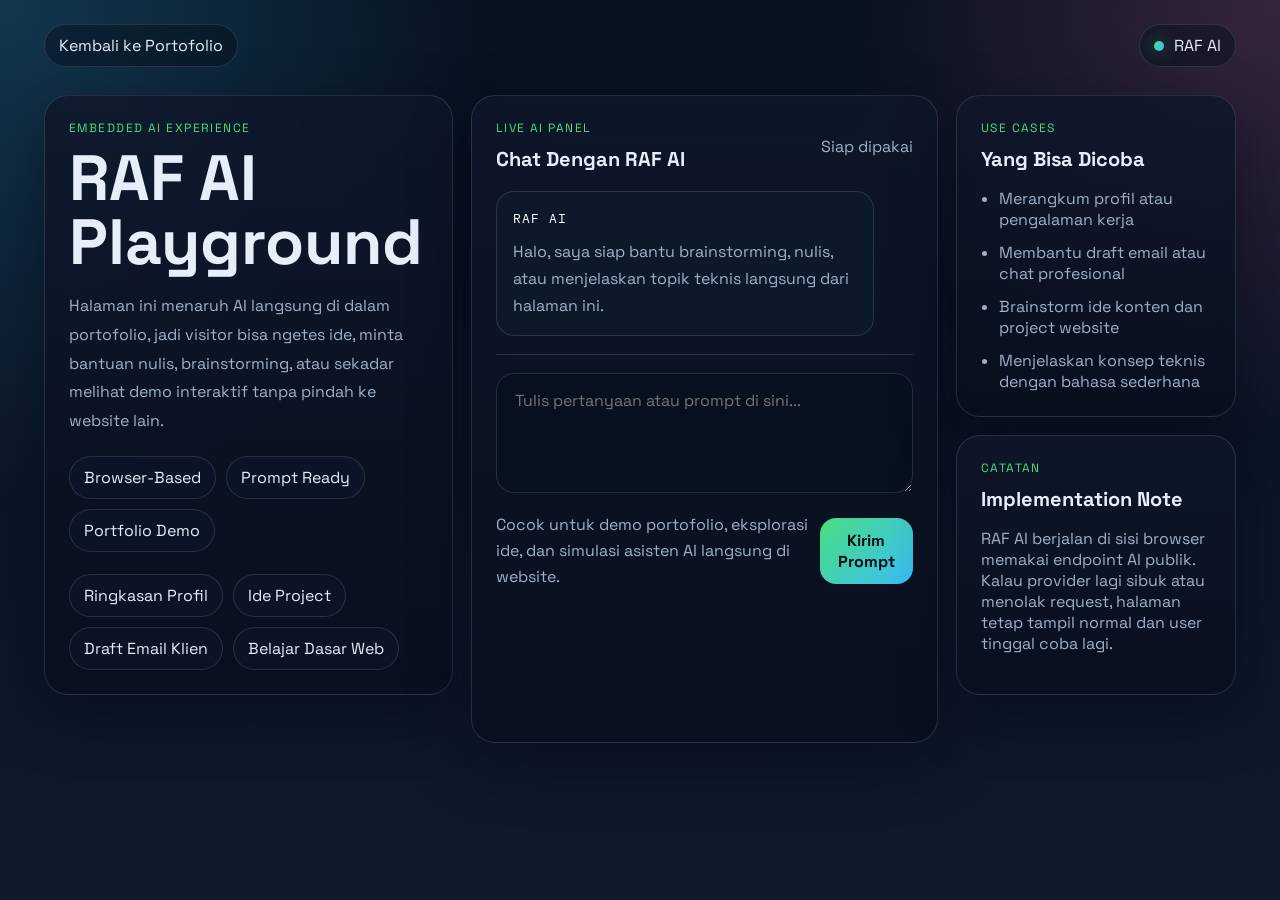
==== raf-ai/index.html @ 12d28477 "Add RAF AI page and floating shortcut" ====
<!doctype html>
<html lang="id">
<head>
  <meta charset="utf-8">
  <meta name="viewport" content="width=device-width, initial-scale=1">
  <title>RAF AI - Embedded AI Playground</title>
  <meta name="description" content="RAF AI adalah halaman eksperimen AI interaktif milik Abdur Rafi Arrasyid yang bisa dipakai langsung dari browser.">
  <link rel="preconnect" href="https://fonts.googleapis.com">
  <link rel="preconnect" href="https://fonts.gstatic.com" crossorigin>
  <link href="https://fonts.googleapis.com/css2?family=Space+Grotesk:wght@400;500;700&family=IBM+Plex+Mono:wght@400;500&display=swap" rel="stylesheet">
  <link rel="stylesheet" href="./style.css">
</head>
<body>
  <div class="ai-shell">
    <header class="topbar">
      <a class="back-link" href="../">Kembali ke Portofolio</a>
      <div class="brand-mark">
        <span class="brand-dot"></span>
        <span>RAF AI</span>
      </div>
    </header>

    <main class="layout">
      <section class="intro card">
        <p class="eyebrow">Embedded AI Experience</p>
        <h1>RAF AI Playground</h1>
        <p class="lead">
          Halaman ini menaruh AI langsung di dalam portofolio, jadi visitor bisa ngetes ide, minta bantuan nulis, brainstorming,
          atau sekadar melihat demo interaktif tanpa pindah ke website lain.
        </p>

        <div class="hero-pills">
          <span>Browser-Based</span>
          <span>Prompt Ready</span>
          <span>Portfolio Demo</span>
        </div>

        <div class="quick-prompts" aria-label="Contoh prompt cepat">
          <button class="prompt-chip" type="button" data-prompt="Buatkan ringkasan profil profesional Abdur Rafi Arrasyid dalam bahasa Indonesia yang singkat, rapi, dan cocok untuk website portofolio.">Ringkasan Profil</button>
          <button class="prompt-chip" type="button" data-prompt="Kasih ide project frontend sederhana tapi kelihatan profesional buat ditaruh di portofolio siswa TKJ.">Ide Project</button>
          <button class="prompt-chip" type="button" data-prompt="Tolong buat draft balasan email formal untuk calon klien yang menanyakan jasa pembuatan landing page.">Draft Email Klien</button>
          <button class="prompt-chip" type="button" data-prompt="Jelaskan HTML, CSS, dan JavaScript dengan bahasa yang mudah dipahami pemula.">Belajar Dasar Web</button>
        </div>
      </section>

      <section class="chat card">
        <div class="chat-head">
          <div>
            <p class="eyebrow">Live AI Panel</p>
            <h2>Chat Dengan RAF AI</h2>
          </div>
          <p class="status" id="statusText">Siap dipakai</p>
        </div>

        <div class="chat-log" id="chatLog" aria-live="polite">
          <article class="bubble bubble-ai">
            <p class="bubble-role">RAF AI</p>
            <p>Halo, saya siap bantu brainstorming, nulis, atau menjelaskan topik teknis langsung dari halaman ini.</p>
          </article>
        </div>

        <form class="composer" id="chatForm">
          <label class="sr-only" for="userPrompt">Tulis pesan ke RAF AI</label>
          <textarea id="userPrompt" name="prompt" rows="4" placeholder="Tulis pertanyaan atau prompt di sini..."></textarea>
          <div class="composer-actions">
            <p class="helper-text">Cocok untuk demo portofolio, eksplorasi ide, dan simulasi asisten AI langsung di website.</p>
            <button class="send-btn" type="submit">Kirim Prompt</button>
          </div>
        </form>
      </section>

      <aside class="sidebar">
        <section class="card stack">
          <p class="eyebrow">Use Cases</p>
          <h2>Yang Bisa Dicoba</h2>
          <ul class="feature-list">
            <li>Merangkum profil atau pengalaman kerja</li>
            <li>Membantu draft email atau chat profesional</li>
            <li>Brainstorm ide konten dan project website</li>
            <li>Menjelaskan konsep teknis dengan bahasa sederhana</li>
          </ul>
        </section>

        <section class="card stack">
          <p class="eyebrow">Catatan</p>
          <h2>Implementation Note</h2>
          <p class="note">
            RAF AI berjalan di sisi browser memakai endpoint AI publik. Kalau provider lagi sibuk atau menolak request,
            halaman tetap tampil normal dan user tinggal coba lagi.
          </p>
        </section>
      </aside>
    </main>
  </div>

  <script>
    const chatForm = document.getElementById("chatForm");
    const userPrompt = document.getElementById("userPrompt");
    const chatLog = document.getElementById("chatLog");
    const statusText = document.getElementById("statusText");
    const promptChips = document.querySelectorAll(".prompt-chip");

    const systemPrompt = [
      "You are RAF AI, a helpful portfolio assistant for Abdur Rafi Arrasyid.",
      "Respond in clear Indonesian unless the user's request is clearly in another language.",
      "Be concise, practical, and helpful.",
      "If the user asks about Abdur Rafi Arrasyid, mention that he focuses on repair center work, frontend basics, and company profile websites."
    ].join(" ");

    const appendBubble = (role, content) => {
      const article = document.createElement("article");
      article.className = `bubble ${role === "user" ? "bubble-user" : "bubble-ai"}`;

      const roleText = document.createElement("p");
      roleText.className = "bubble-role";
      roleText.textContent = role === "user" ? "You" : "RAF AI";

      const message = document.createElement("p");
      message.textContent = content;

      article.append(roleText, message);
      chatLog.appendChild(article);
      chatLog.scrollTop = chatLog.scrollHeight;
    };

    const setLoading = (isLoading) => {
      statusText.textContent = isLoading ? "Sedang berpikir..." : "Siap dipakai";
      chatForm.querySelector("button").disabled = isLoading;
      userPrompt.disabled = isLoading;
    };

    const askAI = async (prompt) => {
      const finalPrompt = `${systemPrompt}\n\nUser request: ${prompt}`;
      const endpoint = `https://text.pollinations.ai/${encodeURIComponent(finalPrompt)}`;

      const response = await fetch(endpoint, {
        method: "GET",
        headers: {
          Accept: "text/plain"
        }
      });

      if (!response.ok) {
        throw new Error(`HTTP ${response.status}`);
      }

      return response.text();
    };

    chatForm.addEventListener("submit", async (event) => {
      event.preventDefault();
      const prompt = userPrompt.value.trim();
      if (!prompt) return;

      appendBubble("user", prompt);
      userPrompt.value = "";
      setLoading(true);

      try {
        const answer = await askAI(prompt);
        appendBubble("ai", answer.trim() || "Maaf, respons AI kosong. Silakan coba lagi.");
      } catch (error) {
        appendBubble("ai", "RAF AI sedang tidak bisa menjawab sekarang. Coba beberapa saat lagi atau ganti prompt yang lebih pendek.");
        console.error(error);
      } finally {
        setLoading(false);
        userPrompt.focus();
      }
    });

    promptChips.forEach((button) => {
      button.addEventListener("click", () => {
        userPrompt.value = button.dataset.prompt || "";
        userPrompt.focus();
      });
    });
  </script>
</body>
</html>
---- raf-ai/style.css ----
:root {
  --bg: #07111f;
  --bg-2: #101a2d;
  --panel: rgba(8, 15, 29, 0.8);
  --panel-soft: rgba(15, 23, 42, 0.72);
  --line: rgba(148, 163, 184, 0.2);
  --text: #e5eef9;
  --muted: #9fb1c9;
  --accent: #4ade80;
  --accent-2: #38bdf8;
  --accent-3: #f472b6;
  --shadow: 0 20px 60px rgba(1, 7, 20, 0.45);
}

* {
  box-sizing: border-box;
}

html,
body {
  margin: 0;
  min-height: 100%;
}

body {
  font-family: "Space Grotesk", sans-serif;
  color: var(--text);
  background:
    radial-gradient(circle at top left, rgba(56, 189, 248, 0.22), transparent 32%),
    radial-gradient(circle at top right, rgba(244, 114, 182, 0.2), transparent 28%),
    linear-gradient(180deg, var(--bg), var(--bg-2));
}

button,
textarea {
  font: inherit;
}

.ai-shell {
  max-width: 1240px;
  margin: 0 auto;
  padding: 24px;
}

.topbar {
  display: flex;
  align-items: center;
  justify-content: space-between;
  gap: 16px;
  margin-bottom: 28px;
}

.back-link,
.brand-mark {
  display: inline-flex;
  align-items: center;
  gap: 10px;
  padding: 10px 14px;
  border: 1px solid var(--line);
  border-radius: 999px;
  background: rgba(7, 17, 31, 0.5);
  color: var(--text);
  text-decoration: none;
  backdrop-filter: blur(8px);
}

.back-link:hover {
  border-color: rgba(74, 222, 128, 0.5);
}

.brand-dot {
  width: 10px;
  height: 10px;
  border-radius: 50%;
  background: linear-gradient(135deg, var(--accent), var(--accent-2));
  box-shadow: 0 0 18px rgba(74, 222, 128, 0.6);
}

.layout {
  display: grid;
  grid-template-columns: 1.05fr 1.2fr 0.72fr;
  gap: 18px;
  align-items: start;
}

.card {
  border: 1px solid var(--line);
  border-radius: 24px;
  padding: 24px;
  background: linear-gradient(180deg, rgba(15, 23, 42, 0.84), rgba(8, 15, 29, 0.9));
  box-shadow: var(--shadow);
  backdrop-filter: blur(10px);
}

.eyebrow {
  margin: 0 0 10px;
  color: var(--accent);
  text-transform: uppercase;
  letter-spacing: 0.12em;
  font-size: 0.75rem;
}

h1,
h2 {
  margin: 0;
}

h1 {
  font-size: clamp(2.2rem, 5vw, 4.4rem);
  line-height: 1;
}

h2 {
  font-size: 1.25rem;
}

.lead,
.note,
.helper-text,
.feature-list li,
.status,
.bubble p:last-child {
  color: var(--muted);
}

.lead {
  margin: 18px 0 0;
  max-width: 42rem;
  line-height: 1.8;
}

.hero-pills,
.quick-prompts {
  display: flex;
  flex-wrap: wrap;
  gap: 10px;
}

.hero-pills {
  margin-top: 20px;
}

.hero-pills span,
.prompt-chip {
  padding: 10px 14px;
  border-radius: 999px;
  border: 1px solid var(--line);
  background: rgba(15, 23, 42, 0.58);
  color: var(--text);
}

.quick-prompts {
  margin-top: 22px;
}

.prompt-chip {
  cursor: pointer;
  transition: transform 0.18s ease, border-color 0.18s ease;
}

.prompt-chip:hover {
  transform: translateY(-2px);
  border-color: rgba(56, 189, 248, 0.55);
}

.chat {
  min-height: 72vh;
  display: flex;
  flex-direction: column;
}

.chat-head {
  display: flex;
  justify-content: space-between;
  gap: 16px;
  align-items: flex-start;
  margin-bottom: 18px;
}

.chat-log {
  display: grid;
  gap: 12px;
  overflow: auto;
  max-height: 62vh;
  padding-right: 6px;
}

.bubble {
  max-width: 92%;
  padding: 16px;
  border-radius: 18px;
  border: 1px solid var(--line);
}

.bubble p {
  margin: 0;
  line-height: 1.7;
}

.bubble-role {
  margin-bottom: 8px !important;
  color: #ffffff !important;
  font-family: "IBM Plex Mono", monospace;
  font-size: 0.8rem;
  letter-spacing: 0.08em;
  text-transform: uppercase;
}

.bubble-ai {
  background: rgba(13, 27, 45, 0.9);
}

.bubble-user {
  margin-left: auto;
  background: linear-gradient(135deg, rgba(56, 189, 248, 0.18), rgba(74, 222, 128, 0.12));
}

.composer {
  margin-top: 18px;
  padding-top: 18px;
  border-top: 1px solid var(--line);
}

textarea {
  width: 100%;
  resize: vertical;
  min-height: 120px;
  padding: 16px 18px;
  border-radius: 18px;
  border: 1px solid var(--line);
  background: rgba(7, 17, 31, 0.85);
  color: var(--text);
  outline: none;
}

textarea:focus {
  border-color: rgba(56, 189, 248, 0.65);
  box-shadow: 0 0 0 4px rgba(56, 189, 248, 0.12);
}

.composer-actions {
  margin-top: 14px;
  display: flex;
  align-items: center;
  justify-content: space-between;
  gap: 12px;
}

.helper-text {
  margin: 0;
  max-width: 30rem;
  line-height: 1.6;
}

.send-btn {
  border: 0;
  border-radius: 16px;
  padding: 12px 18px;
  font-weight: 700;
  color: #031013;
  background: linear-gradient(135deg, var(--accent), var(--accent-2));
  cursor: pointer;
  transition: transform 0.18s ease, box-shadow 0.18s ease;
}

.send-btn:hover:not(:disabled) {
  transform: translateY(-2px);
  box-shadow: 0 14px 28px rgba(56, 189, 248, 0.18);
}

.send-btn:disabled,
textarea:disabled {
  opacity: 0.65;
  cursor: wait;
}

.sidebar {
  display: grid;
  gap: 18px;
}

.stack h2 {
  margin-bottom: 16px;
}

.feature-list {
  margin: 0;
  padding-left: 18px;
  display: grid;
  gap: 12px;
}

.sr-only {
  position: absolute;
  width: 1px;
  height: 1px;
  padding: 0;
  margin: -1px;
  overflow: hidden;
  clip: rect(0, 0, 0, 0);
  white-space: nowrap;
  border: 0;
}

@media (max-width: 1100px) {
  .layout {
    grid-template-columns: 1fr;
  }

  .chat {
    min-height: auto;
  }

  .chat-log {
    max-height: 50vh;
  }
}

@media (max-width: 640px) {
  .ai-shell {
    padding: 16px;
  }

  .topbar,
  .composer-actions {
    flex-direction: column;
    align-items: stretch;
  }

  .card {
    border-radius: 18px;
    padding: 18px;
  }

  .bubble {
    max-width: 100%;
  }

  .send-btn {
    width: 100%;
  }
}
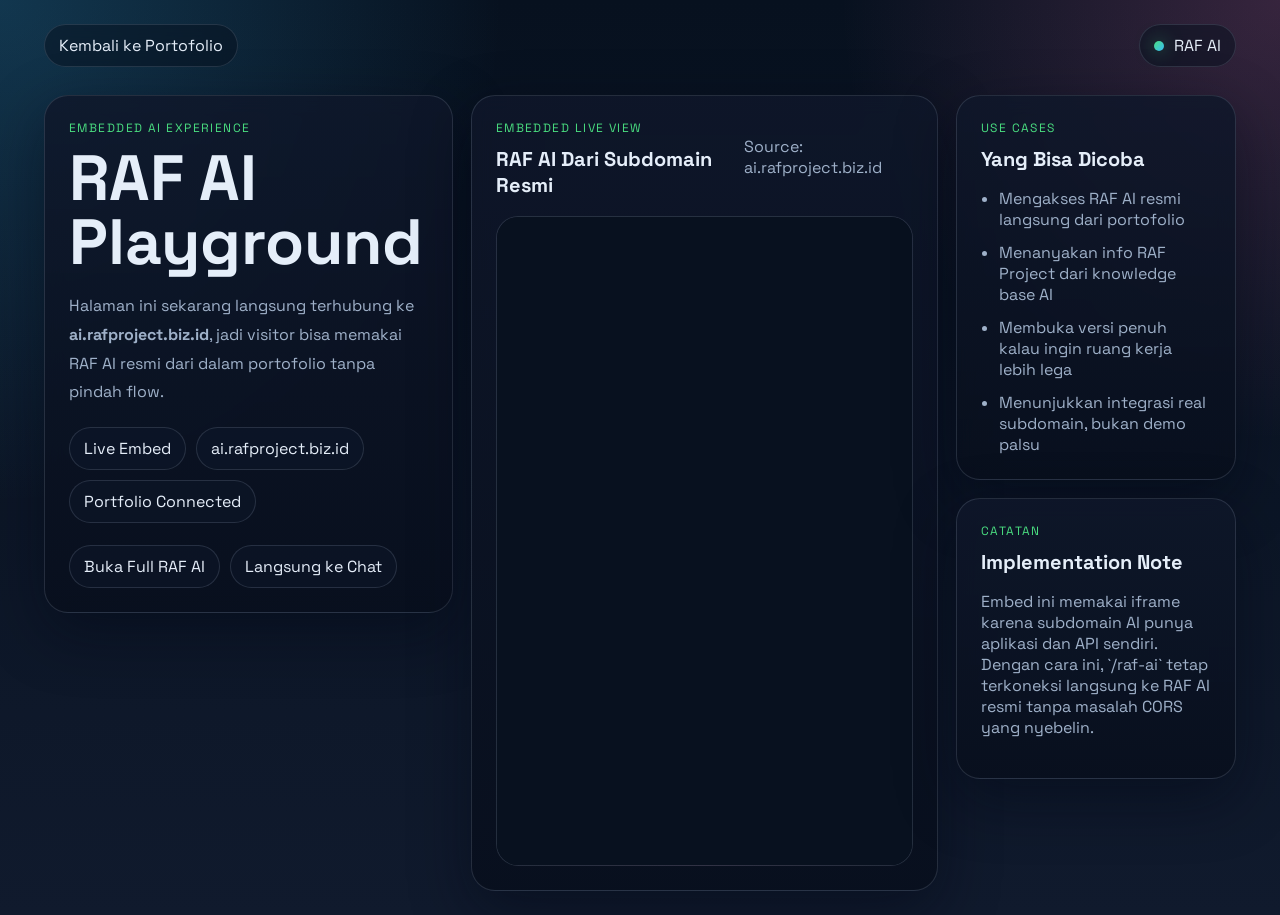
==== commit d5b4d61a: "Connect RAF AI page to subdomain embed" ====
--- a/raf-ai/index.html
+++ b/raf-ai/index.html
@@ -25,48 +25,41 @@
         <p class="eyebrow">Embedded AI Experience</p>
         <h1>RAF AI Playground</h1>
         <p class="lead">
-          Halaman ini menaruh AI langsung di dalam portofolio, jadi visitor bisa ngetes ide, minta bantuan nulis, brainstorming,
-          atau sekadar melihat demo interaktif tanpa pindah ke website lain.
+          Halaman ini sekarang langsung terhubung ke <strong>ai.rafproject.biz.id</strong>, jadi visitor bisa memakai RAF AI
+          resmi dari dalam portofolio tanpa pindah flow.
         </p>
 
         <div class="hero-pills">
-          <span>Browser-Based</span>
-          <span>Prompt Ready</span>
-          <span>Portfolio Demo</span>
+          <span>Live Embed</span>
+          <span>ai.rafproject.biz.id</span>
+          <span>Portfolio Connected</span>
         </div>
 
-        <div class="quick-prompts" aria-label="Contoh prompt cepat">
-          <button class="prompt-chip" type="button" data-prompt="Buatkan ringkasan profil profesional Abdur Rafi Arrasyid dalam bahasa Indonesia yang singkat, rapi, dan cocok untuk website portofolio.">Ringkasan Profil</button>
-          <button class="prompt-chip" type="button" data-prompt="Kasih ide project frontend sederhana tapi kelihatan profesional buat ditaruh di portofolio siswa TKJ.">Ide Project</button>
-          <button class="prompt-chip" type="button" data-prompt="Tolong buat draft balasan email formal untuk calon klien yang menanyakan jasa pembuatan landing page.">Draft Email Klien</button>
-          <button class="prompt-chip" type="button" data-prompt="Jelaskan HTML, CSS, dan JavaScript dengan bahasa yang mudah dipahami pemula.">Belajar Dasar Web</button>
+        <div class="quick-prompts" aria-label="Aksi cepat RAF AI">
+          <a class="prompt-chip prompt-link" href="https://ai.rafproject.biz.id" target="_blank" rel="noreferrer">Buka Full RAF AI</a>
+          <a class="prompt-chip prompt-link" href="https://ai.rafproject.biz.id/#chatSection" target="_blank" rel="noreferrer">Langsung ke Chat</a>
         </div>
       </section>
 
-      <section class="chat card">
+      <section class="chat card embed-card">
         <div class="chat-head">
           <div>
-            <p class="eyebrow">Live AI Panel</p>
-            <h2>Chat Dengan RAF AI</h2>
+            <p class="eyebrow">Embedded Live View</p>
+            <h2>RAF AI Dari Subdomain Resmi</h2>
           </div>
-          <p class="status" id="statusText">Siap dipakai</p>
+          <p class="status">Source: ai.rafproject.biz.id</p>
         </div>
 
-        <div class="chat-log" id="chatLog" aria-live="polite">
-          <article class="bubble bubble-ai">
-            <p class="bubble-role">RAF AI</p>
-            <p>Halo, saya siap bantu brainstorming, nulis, atau menjelaskan topik teknis langsung dari halaman ini.</p>
-          </article>
+        <div class="embed-shell">
+          <iframe
+            class="ai-frame"
+            src="https://ai.rafproject.biz.id/"
+            title="RAF AI Embedded from ai.rafproject.biz.id"
+            loading="lazy"
+            referrerpolicy="strict-origin-when-cross-origin"
+            allow="clipboard-read; clipboard-write"
+          ></iframe>
         </div>
-
-        <form class="composer" id="chatForm">
-          <label class="sr-only" for="userPrompt">Tulis pesan ke RAF AI</label>
-          <textarea id="userPrompt" name="prompt" rows="4" placeholder="Tulis pertanyaan atau prompt di sini..."></textarea>
-          <div class="composer-actions">
-            <p class="helper-text">Cocok untuk demo portofolio, eksplorasi ide, dan simulasi asisten AI langsung di website.</p>
-            <button class="send-btn" type="submit">Kirim Prompt</button>
-          </div>
-        </form>
       </section>
 
       <aside class="sidebar">
@@ -74,10 +67,10 @@
           <p class="eyebrow">Use Cases</p>
           <h2>Yang Bisa Dicoba</h2>
           <ul class="feature-list">
-            <li>Merangkum profil atau pengalaman kerja</li>
-            <li>Membantu draft email atau chat profesional</li>
-            <li>Brainstorm ide konten dan project website</li>
-            <li>Menjelaskan konsep teknis dengan bahasa sederhana</li>
+            <li>Mengakses RAF AI resmi langsung dari portofolio</li>
+            <li>Menanyakan info RAF Project dari knowledge base AI</li>
+            <li>Membuka versi penuh kalau ingin ruang kerja lebih lega</li>
+            <li>Menunjukkan integrasi real subdomain, bukan demo palsu</li>
           </ul>
         </section>
 
@@ -85,95 +78,12 @@
           <p class="eyebrow">Catatan</p>
           <h2>Implementation Note</h2>
           <p class="note">
-            RAF AI berjalan di sisi browser memakai endpoint AI publik. Kalau provider lagi sibuk atau menolak request,
-            halaman tetap tampil normal dan user tinggal coba lagi.
+            Embed ini memakai iframe karena subdomain AI punya aplikasi dan API sendiri. Dengan cara ini,
+            `/raf-ai` tetap terkoneksi langsung ke RAF AI resmi tanpa masalah CORS yang nyebelin.
           </p>
         </section>
       </aside>
     </main>
   </div>
-
-  <script>
-    const chatForm = document.getElementById("chatForm");
-    const userPrompt = document.getElementById("userPrompt");
-    const chatLog = document.getElementById("chatLog");
-    const statusText = document.getElementById("statusText");
-    const promptChips = document.querySelectorAll(".prompt-chip");
-
-    const systemPrompt = [
-      "You are RAF AI, a helpful portfolio assistant for Abdur Rafi Arrasyid.",
-      "Respond in clear Indonesian unless the user's request is clearly in another language.",
-      "Be concise, practical, and helpful.",
-      "If the user asks about Abdur Rafi Arrasyid, mention that he focuses on repair center work, frontend basics, and company profile websites."
-    ].join(" ");
-
-    const appendBubble = (role, content) => {
-      const article = document.createElement("article");
-      article.className = `bubble ${role === "user" ? "bubble-user" : "bubble-ai"}`;
-
-      const roleText = document.createElement("p");
-      roleText.className = "bubble-role";
-      roleText.textContent = role === "user" ? "You" : "RAF AI";
-
-      const message = document.createElement("p");
-      message.textContent = content;
-
-      article.append(roleText, message);
-      chatLog.appendChild(article);
-      chatLog.scrollTop = chatLog.scrollHeight;
-    };
-
-    const setLoading = (isLoading) => {
-      statusText.textContent = isLoading ? "Sedang berpikir..." : "Siap dipakai";
-      chatForm.querySelector("button").disabled = isLoading;
-      userPrompt.disabled = isLoading;
-    };
-
-    const askAI = async (prompt) => {
-      const finalPrompt = `${systemPrompt}\n\nUser request: ${prompt}`;
-      const endpoint = `https://text.pollinations.ai/${encodeURIComponent(finalPrompt)}`;
-
-      const response = await fetch(endpoint, {
-        method: "GET",
-        headers: {
-          Accept: "text/plain"
-        }
-      });
-
-      if (!response.ok) {
-        throw new Error(`HTTP ${response.status}`);
-      }
-
-      return response.text();
-    };
-
-    chatForm.addEventListener("submit", async (event) => {
-      event.preventDefault();
-      const prompt = userPrompt.value.trim();
-      if (!prompt) return;
-
-      appendBubble("user", prompt);
-      userPrompt.value = "";
-      setLoading(true);
-
-      try {
-        const answer = await askAI(prompt);
-        appendBubble("ai", answer.trim() || "Maaf, respons AI kosong. Silakan coba lagi.");
-      } catch (error) {
-        appendBubble("ai", "RAF AI sedang tidak bisa menjawab sekarang. Coba beberapa saat lagi atau ganti prompt yang lebih pendek.");
-        console.error(error);
-      } finally {
-        setLoading(false);
-        userPrompt.focus();
-      }
-    });
-
-    promptChips.forEach((button) => {
-      button.addEventListener("click", () => {
-        userPrompt.value = button.dataset.prompt || "";
-        userPrompt.focus();
-      });
-    });
-  </script>
 </body>
 </html>
--- a/raf-ai/style.css
+++ b/raf-ai/style.css
@@ -158,6 +158,10 @@
   transition: transform 0.18s ease, border-color 0.18s ease;
 }
 
+.prompt-link {
+  text-decoration: none;
+}
+
 .prompt-chip:hover {
   transform: translateY(-2px);
   border-color: rgba(56, 189, 248, 0.55);
@@ -177,101 +181,27 @@
   margin-bottom: 18px;
 }
 
-.chat-log {
-  display: grid;
-  gap: 12px;
-  overflow: auto;
-  max-height: 62vh;
-  padding-right: 6px;
-}
-
-.bubble {
-  max-width: 92%;
-  padding: 16px;
-  border-radius: 18px;
-  border: 1px solid var(--line);
-}
-
-.bubble p {
-  margin: 0;
-  line-height: 1.7;
-}
-
-.bubble-role {
-  margin-bottom: 8px !important;
-  color: #ffffff !important;
-  font-family: "IBM Plex Mono", monospace;
-  font-size: 0.8rem;
-  letter-spacing: 0.08em;
-  text-transform: uppercase;
-}
-
-.bubble-ai {
-  background: rgba(13, 27, 45, 0.9);
-}
-
-.bubble-user {
-  margin-left: auto;
-  background: linear-gradient(135deg, rgba(56, 189, 248, 0.18), rgba(74, 222, 128, 0.12));
-}
-
-.composer {
-  margin-top: 18px;
-  padding-top: 18px;
-  border-top: 1px solid var(--line);
-}
-
-textarea {
+.embed-card {
+  overflow: hidden;
+}
+
+.embed-shell {
+  position: relative;
+  min-height: 72vh;
+  border: 1px solid var(--line);
+  border-radius: 22px;
+  overflow: hidden;
+  background:
+    linear-gradient(180deg, rgba(10, 18, 33, 0.2), rgba(10, 18, 33, 0.4)),
+    radial-gradient(circle at top, rgba(244, 114, 182, 0.08), transparent 30%);
+}
+
+.ai-frame {
+  display: block;
   width: 100%;
-  resize: vertical;
-  min-height: 120px;
-  padding: 16px 18px;
-  border-radius: 18px;
-  border: 1px solid var(--line);
-  background: rgba(7, 17, 31, 0.85);
-  color: var(--text);
-  outline: none;
-}
-
-textarea:focus {
-  border-color: rgba(56, 189, 248, 0.65);
-  box-shadow: 0 0 0 4px rgba(56, 189, 248, 0.12);
-}
-
-.composer-actions {
-  margin-top: 14px;
-  display: flex;
-  align-items: center;
-  justify-content: space-between;
-  gap: 12px;
-}
-
-.helper-text {
-  margin: 0;
-  max-width: 30rem;
-  line-height: 1.6;
-}
-
-.send-btn {
+  min-height: 72vh;
   border: 0;
-  border-radius: 16px;
-  padding: 12px 18px;
-  font-weight: 700;
-  color: #031013;
-  background: linear-gradient(135deg, var(--accent), var(--accent-2));
-  cursor: pointer;
-  transition: transform 0.18s ease, box-shadow 0.18s ease;
-}
-
-.send-btn:hover:not(:disabled) {
-  transform: translateY(-2px);
-  box-shadow: 0 14px 28px rgba(56, 189, 248, 0.18);
-}
-
-.send-btn:disabled,
-textarea:disabled {
-  opacity: 0.65;
-  cursor: wait;
+  background: #08111f;
 }
 
 .sidebar {
@@ -310,10 +240,6 @@
   .chat {
     min-height: auto;
   }
-
-  .chat-log {
-    max-height: 50vh;
-  }
 }
 
 @media (max-width: 640px) {
@@ -322,7 +248,7 @@
   }
 
   .topbar,
-  .composer-actions {
+  .chat-head {
     flex-direction: column;
     align-items: stretch;
   }
@@ -332,11 +258,8 @@
     padding: 18px;
   }
 
-  .bubble {
-    max-width: 100%;
-  }
-
-  .send-btn {
-    width: 100%;
-  }
-}
+  .embed-shell,
+  .ai-frame {
+    min-height: 68vh;
+  }
+}
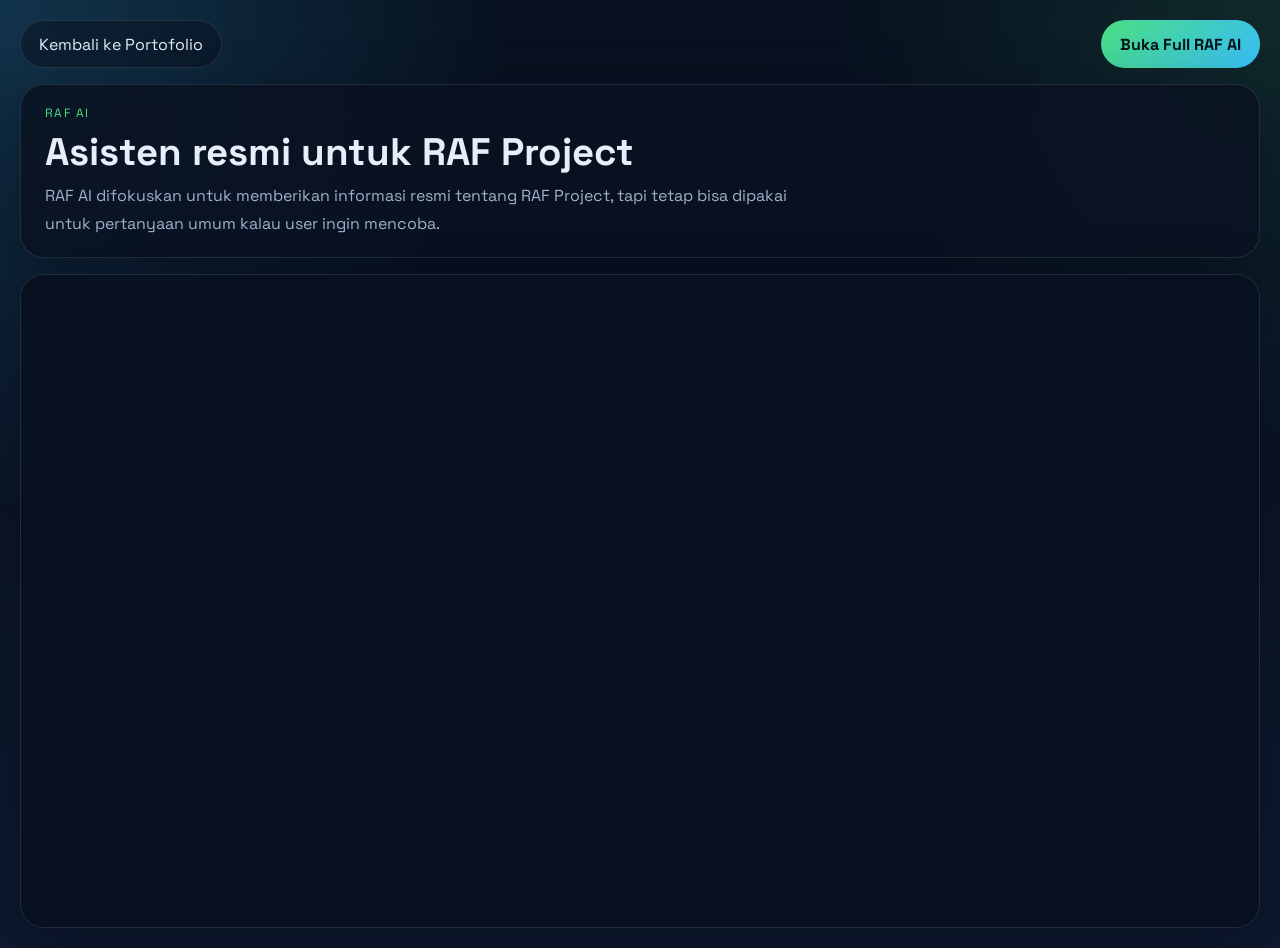
==== commit d03ac8b9: "Simplify RAF AI embed layout" ====
--- a/raf-ai/index.html
+++ b/raf-ai/index.html
@@ -3,86 +3,42 @@
 <head>
   <meta charset="utf-8">
   <meta name="viewport" content="width=device-width, initial-scale=1">
-  <title>RAF AI - Embedded AI Playground</title>
-  <meta name="description" content="RAF AI adalah halaman eksperimen AI interaktif milik Abdur Rafi Arrasyid yang bisa dipakai langsung dari browser.">
+  <title>RAF AI</title>
+  <meta name="description" content="RAF AI untuk informasi resmi RAF Project dan pertanyaan umum dalam satu tampilan ringkas.">
   <link rel="preconnect" href="https://fonts.googleapis.com">
   <link rel="preconnect" href="https://fonts.gstatic.com" crossorigin>
-  <link href="https://fonts.googleapis.com/css2?family=Space+Grotesk:wght@400;500;700&family=IBM+Plex+Mono:wght@400;500&display=swap" rel="stylesheet">
+  <link href="https://fonts.googleapis.com/css2?family=Space+Grotesk:wght@400;500;700&display=swap" rel="stylesheet">
   <link rel="stylesheet" href="./style.css">
 </head>
 <body>
   <div class="ai-shell">
     <header class="topbar">
       <a class="back-link" href="../">Kembali ke Portofolio</a>
-      <div class="brand-mark">
-        <span class="brand-dot"></span>
-        <span>RAF AI</span>
-      </div>
+      <a class="full-link" href="https://ai.rafproject.biz.id" target="_blank" rel="noreferrer">Buka Full RAF AI</a>
     </header>
 
     <main class="layout">
-      <section class="intro card">
-        <p class="eyebrow">Embedded AI Experience</p>
-        <h1>RAF AI Playground</h1>
-        <p class="lead">
-          Halaman ini sekarang langsung terhubung ke <strong>ai.rafproject.biz.id</strong>, jadi visitor bisa memakai RAF AI
-          resmi dari dalam portofolio tanpa pindah flow.
-        </p>
-
-        <div class="hero-pills">
-          <span>Live Embed</span>
-          <span>ai.rafproject.biz.id</span>
-          <span>Portfolio Connected</span>
-        </div>
-
-        <div class="quick-prompts" aria-label="Aksi cepat RAF AI">
-          <a class="prompt-chip prompt-link" href="https://ai.rafproject.biz.id" target="_blank" rel="noreferrer">Buka Full RAF AI</a>
-          <a class="prompt-chip prompt-link" href="https://ai.rafproject.biz.id/#chatSection" target="_blank" rel="noreferrer">Langsung ke Chat</a>
+      <section class="summary-bar">
+        <p class="eyebrow">RAF AI</p>
+        <div class="summary-copy">
+          <h1>Asisten resmi untuk RAF Project</h1>
+          <p>
+            RAF AI difokuskan untuk memberikan informasi resmi tentang RAF Project, tapi tetap bisa dipakai
+            untuk pertanyaan umum kalau user ingin mencoba.
+          </p>
         </div>
       </section>
 
-      <section class="chat card embed-card">
-        <div class="chat-head">
-          <div>
-            <p class="eyebrow">Embedded Live View</p>
-            <h2>RAF AI Dari Subdomain Resmi</h2>
-          </div>
-          <p class="status">Source: ai.rafproject.biz.id</p>
-        </div>
-
-        <div class="embed-shell">
-          <iframe
-            class="ai-frame"
-            src="https://ai.rafproject.biz.id/"
-            title="RAF AI Embedded from ai.rafproject.biz.id"
-            loading="lazy"
-            referrerpolicy="strict-origin-when-cross-origin"
-            allow="clipboard-read; clipboard-write"
-          ></iframe>
-        </div>
+      <section class="embed-card">
+        <iframe
+          class="ai-frame"
+          src="https://ai.rafproject.biz.id/"
+          title="RAF AI"
+          loading="eager"
+          referrerpolicy="strict-origin-when-cross-origin"
+          allow="clipboard-read; clipboard-write"
+        ></iframe>
       </section>
-
-      <aside class="sidebar">
-        <section class="card stack">
-          <p class="eyebrow">Use Cases</p>
-          <h2>Yang Bisa Dicoba</h2>
-          <ul class="feature-list">
-            <li>Mengakses RAF AI resmi langsung dari portofolio</li>
-            <li>Menanyakan info RAF Project dari knowledge base AI</li>
-            <li>Membuka versi penuh kalau ingin ruang kerja lebih lega</li>
-            <li>Menunjukkan integrasi real subdomain, bukan demo palsu</li>
-          </ul>
-        </section>
-
-        <section class="card stack">
-          <p class="eyebrow">Catatan</p>
-          <h2>Implementation Note</h2>
-          <p class="note">
-            Embed ini memakai iframe karena subdomain AI punya aplikasi dan API sendiri. Dengan cara ini,
-            `/raf-ai` tetap terkoneksi langsung ke RAF AI resmi tanpa masalah CORS yang nyebelin.
-          </p>
-        </section>
-      </aside>
     </main>
   </div>
 </body>
--- a/raf-ai/style.css
+++ b/raf-ai/style.css
@@ -1,15 +1,13 @@
 :root {
-  --bg: #07111f;
-  --bg-2: #101a2d;
-  --panel: rgba(8, 15, 29, 0.8);
-  --panel-soft: rgba(15, 23, 42, 0.72);
-  --line: rgba(148, 163, 184, 0.2);
+  --bg-1: #07111f;
+  --bg-2: #0f1a30;
+  --panel: rgba(10, 18, 33, 0.86);
+  --line: rgba(148, 163, 184, 0.18);
   --text: #e5eef9;
   --muted: #9fb1c9;
   --accent: #4ade80;
   --accent-2: #38bdf8;
-  --accent-3: #f472b6;
-  --shadow: 0 20px 60px rgba(1, 7, 20, 0.45);
+  --shadow: 0 20px 60px rgba(1, 7, 20, 0.42);
 }
 
 * {
@@ -26,240 +24,161 @@
   font-family: "Space Grotesk", sans-serif;
   color: var(--text);
   background:
-    radial-gradient(circle at top left, rgba(56, 189, 248, 0.22), transparent 32%),
-    radial-gradient(circle at top right, rgba(244, 114, 182, 0.2), transparent 28%),
-    linear-gradient(180deg, var(--bg), var(--bg-2));
+    radial-gradient(circle at top left, rgba(56, 189, 248, 0.2), transparent 32%),
+    radial-gradient(circle at top right, rgba(74, 222, 128, 0.12), transparent 28%),
+    linear-gradient(180deg, var(--bg-1), var(--bg-2));
+  overflow: hidden;
 }
 
-button,
-textarea {
-  font: inherit;
+a {
+  color: inherit;
 }
 
 .ai-shell {
-  max-width: 1240px;
+  max-width: 1400px;
   margin: 0 auto;
-  padding: 24px;
+  min-height: 100vh;
+  padding: 20px;
 }
 
 .topbar {
   display: flex;
   align-items: center;
   justify-content: space-between;
-  gap: 16px;
-  margin-bottom: 28px;
+  gap: 14px;
+  margin-bottom: 16px;
 }
 
 .back-link,
-.brand-mark {
+.full-link {
   display: inline-flex;
   align-items: center;
-  gap: 10px;
-  padding: 10px 14px;
+  justify-content: center;
+  min-height: 48px;
+  padding: 0 18px;
+  border-radius: 999px;
   border: 1px solid var(--line);
-  border-radius: 999px;
-  background: rgba(7, 17, 31, 0.5);
-  color: var(--text);
   text-decoration: none;
-  backdrop-filter: blur(8px);
+  backdrop-filter: blur(10px);
+  transition: transform 0.2s ease, border-color 0.2s ease, box-shadow 0.2s ease;
 }
 
-.back-link:hover {
-  border-color: rgba(74, 222, 128, 0.5);
+.back-link {
+  background: rgba(10, 18, 33, 0.52);
 }
 
-.brand-dot {
-  width: 10px;
-  height: 10px;
-  border-radius: 50%;
+.full-link {
   background: linear-gradient(135deg, var(--accent), var(--accent-2));
-  box-shadow: 0 0 18px rgba(74, 222, 128, 0.6);
+  color: #04131a;
+  font-weight: 700;
+  border-color: transparent;
+}
+
+.back-link:hover,
+.full-link:hover {
+  transform: translateY(-2px);
+  box-shadow: 0 12px 28px rgba(1, 7, 20, 0.24);
 }
 
 .layout {
   display: grid;
-  grid-template-columns: 1.05fr 1.2fr 0.72fr;
-  gap: 18px;
-  align-items: start;
+  grid-template-rows: auto minmax(0, 1fr);
+  gap: 16px;
+  height: calc(100vh - 56px);
 }
 
-.card {
+.summary-bar,
+.embed-card {
   border: 1px solid var(--line);
   border-radius: 24px;
-  padding: 24px;
-  background: linear-gradient(180deg, rgba(15, 23, 42, 0.84), rgba(8, 15, 29, 0.9));
+  background: var(--panel);
   box-shadow: var(--shadow);
-  backdrop-filter: blur(10px);
+  backdrop-filter: blur(12px);
+}
+
+.summary-bar {
+  display: grid;
+  gap: 10px;
+  padding: 20px 24px;
 }
 
 .eyebrow {
-  margin: 0 0 10px;
+  margin: 0;
   color: var(--accent);
   text-transform: uppercase;
   letter-spacing: 0.12em;
   font-size: 0.75rem;
 }
 
-h1,
-h2 {
-  margin: 0;
-}
-
-h1 {
-  font-size: clamp(2.2rem, 5vw, 4.4rem);
-  line-height: 1;
-}
-
-h2 {
-  font-size: 1.25rem;
-}
-
-.lead,
-.note,
-.helper-text,
-.feature-list li,
-.status,
-.bubble p:last-child {
-  color: var(--muted);
-}
-
-.lead {
-  margin: 18px 0 0;
-  max-width: 42rem;
-  line-height: 1.8;
-}
-
-.hero-pills,
-.quick-prompts {
-  display: flex;
-  flex-wrap: wrap;
+.summary-copy {
+  display: grid;
   gap: 10px;
 }
 
-.hero-pills {
-  margin-top: 20px;
+.summary-copy h1 {
+  margin: 0;
+  font-size: clamp(1.8rem, 3vw, 2.8rem);
+  line-height: 1.08;
 }
 
-.hero-pills span,
-.prompt-chip {
-  padding: 10px 14px;
-  border-radius: 999px;
-  border: 1px solid var(--line);
-  background: rgba(15, 23, 42, 0.58);
-  color: var(--text);
-}
-
-.quick-prompts {
-  margin-top: 22px;
-}
-
-.prompt-chip {
-  cursor: pointer;
-  transition: transform 0.18s ease, border-color 0.18s ease;
-}
-
-.prompt-link {
-  text-decoration: none;
-}
-
-.prompt-chip:hover {
-  transform: translateY(-2px);
-  border-color: rgba(56, 189, 248, 0.55);
-}
-
-.chat {
-  min-height: 72vh;
-  display: flex;
-  flex-direction: column;
-}
-
-.chat-head {
-  display: flex;
-  justify-content: space-between;
-  gap: 16px;
-  align-items: flex-start;
-  margin-bottom: 18px;
+.summary-copy p {
+  margin: 0;
+  max-width: 78ch;
+  color: var(--muted);
+  line-height: 1.7;
 }
 
 .embed-card {
   overflow: hidden;
-}
-
-.embed-shell {
-  position: relative;
-  min-height: 72vh;
-  border: 1px solid var(--line);
-  border-radius: 22px;
-  overflow: hidden;
-  background:
-    linear-gradient(180deg, rgba(10, 18, 33, 0.2), rgba(10, 18, 33, 0.4)),
-    radial-gradient(circle at top, rgba(244, 114, 182, 0.08), transparent 30%);
+  min-height: 0;
 }
 
 .ai-frame {
   display: block;
   width: 100%;
-  min-height: 72vh;
+  height: 100%;
   border: 0;
   background: #08111f;
 }
 
-.sidebar {
-  display: grid;
-  gap: 18px;
-}
-
-.stack h2 {
-  margin-bottom: 16px;
-}
-
-.feature-list {
-  margin: 0;
-  padding-left: 18px;
-  display: grid;
-  gap: 12px;
-}
-
-.sr-only {
-  position: absolute;
-  width: 1px;
-  height: 1px;
-  padding: 0;
-  margin: -1px;
-  overflow: hidden;
-  clip: rect(0, 0, 0, 0);
-  white-space: nowrap;
-  border: 0;
-}
-
-@media (max-width: 1100px) {
-  .layout {
-    grid-template-columns: 1fr;
+@media (max-width: 900px) {
+  body {
+    overflow: auto;
   }
 
-  .chat {
-    min-height: auto;
+  .ai-shell {
+    min-height: 100vh;
+    padding: 16px;
+  }
+
+  .layout {
+    height: auto;
+    min-height: calc(100vh - 48px);
+  }
+
+  .embed-card {
+    min-height: 72vh;
   }
 }
 
 @media (max-width: 640px) {
-  .ai-shell {
-    padding: 16px;
-  }
-
-  .topbar,
-  .chat-head {
+  .topbar {
     flex-direction: column;
     align-items: stretch;
   }
 
-  .card {
-    border-radius: 18px;
-    padding: 18px;
+  .back-link,
+  .full-link {
+    width: 100%;
   }
 
-  .embed-shell,
-  .ai-frame {
-    min-height: 68vh;
+  .summary-bar {
+    padding: 18px;
+    border-radius: 18px;
+  }
+
+  .embed-card {
+    min-height: 74vh;
+    border-radius: 18px;
   }
 }
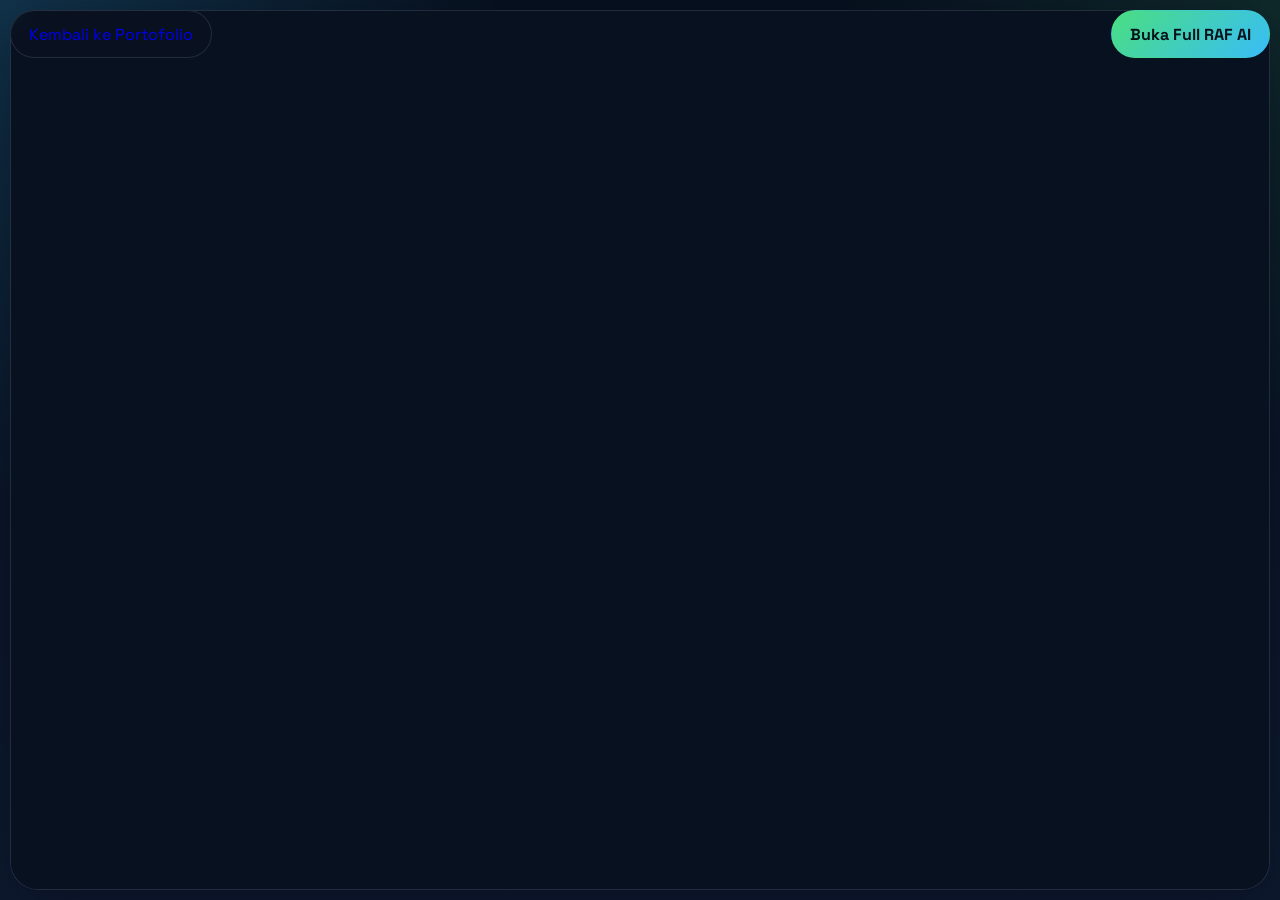
==== commit 0c44386c: "Optimize RAF AI embed for full-page view" ====
--- a/raf-ai/index.html
+++ b/raf-ai/index.html
@@ -18,17 +18,6 @@
     </header>
 
     <main class="layout">
-      <section class="summary-bar">
-        <p class="eyebrow">RAF AI</p>
-        <div class="summary-copy">
-          <h1>Asisten resmi untuk RAF Project</h1>
-          <p>
-            RAF AI difokuskan untuk memberikan informasi resmi tentang RAF Project, tapi tetap bisa dipakai
-            untuk pertanyaan umum kalau user ingin mencoba.
-          </p>
-        </div>
-      </section>
-
       <section class="embed-card">
         <iframe
           class="ai-frame"
--- a/raf-ai/style.css
+++ b/raf-ai/style.css
@@ -30,23 +30,25 @@
   overflow: hidden;
 }
 
-a {
-  color: inherit;
-}
-
 .ai-shell {
-  max-width: 1400px;
+  position: relative;
+  max-width: 100%;
   margin: 0 auto;
-  min-height: 100vh;
-  padding: 20px;
+  height: 100vh;
+  padding: 10px;
 }
 
 .topbar {
+  position: absolute;
+  top: 10px;
+  left: 10px;
+  right: 10px;
+  z-index: 10;
   display: flex;
   align-items: center;
   justify-content: space-between;
   gap: 14px;
-  margin-bottom: 16px;
+  pointer-events: none;
 }
 
 .back-link,
@@ -61,10 +63,11 @@
   text-decoration: none;
   backdrop-filter: blur(10px);
   transition: transform 0.2s ease, border-color 0.2s ease, box-shadow 0.2s ease;
+  pointer-events: auto;
 }
 
 .back-link {
-  background: rgba(10, 18, 33, 0.52);
+  background: rgba(10, 18, 33, 0.74);
 }
 
 .full-link {
@@ -81,56 +84,17 @@
 }
 
 .layout {
-  display: grid;
-  grid-template-rows: auto minmax(0, 1fr);
-  gap: 16px;
-  height: calc(100vh - 56px);
-}
-
-.summary-bar,
-.embed-card {
-  border: 1px solid var(--line);
-  border-radius: 24px;
-  background: var(--panel);
-  box-shadow: var(--shadow);
-  backdrop-filter: blur(12px);
-}
-
-.summary-bar {
-  display: grid;
-  gap: 10px;
-  padding: 20px 24px;
-}
-
-.eyebrow {
-  margin: 0;
-  color: var(--accent);
-  text-transform: uppercase;
-  letter-spacing: 0.12em;
-  font-size: 0.75rem;
-}
-
-.summary-copy {
-  display: grid;
-  gap: 10px;
-}
-
-.summary-copy h1 {
-  margin: 0;
-  font-size: clamp(1.8rem, 3vw, 2.8rem);
-  line-height: 1.08;
-}
-
-.summary-copy p {
-  margin: 0;
-  max-width: 78ch;
-  color: var(--muted);
-  line-height: 1.7;
+  height: 100%;
 }
 
 .embed-card {
+  border: 1px solid var(--line);
+  border-radius: 28px;
+  background: rgba(10, 18, 33, 0.7);
+  box-shadow: var(--shadow);
+  backdrop-filter: blur(12px);
   overflow: hidden;
-  min-height: 0;
+  height: 100%;
 }
 
 .ai-frame {
@@ -148,21 +112,25 @@
 
   .ai-shell {
     min-height: 100vh;
-    padding: 16px;
+    height: 100vh;
+    padding: 12px;
   }
 
   .layout {
-    height: auto;
-    min-height: calc(100vh - 48px);
+    height: 100%;
   }
 
   .embed-card {
-    min-height: 72vh;
+    border-radius: 20px;
   }
 }
 
 @media (max-width: 640px) {
   .topbar {
+    position: absolute;
+    top: 12px;
+    left: 12px;
+    right: 12px;
     flex-direction: column;
     align-items: stretch;
   }
@@ -172,13 +140,7 @@
     width: 100%;
   }
 
-  .summary-bar {
-    padding: 18px;
-    border-radius: 18px;
-  }
-
   .embed-card {
-    min-height: 74vh;
     border-radius: 18px;
   }
 }
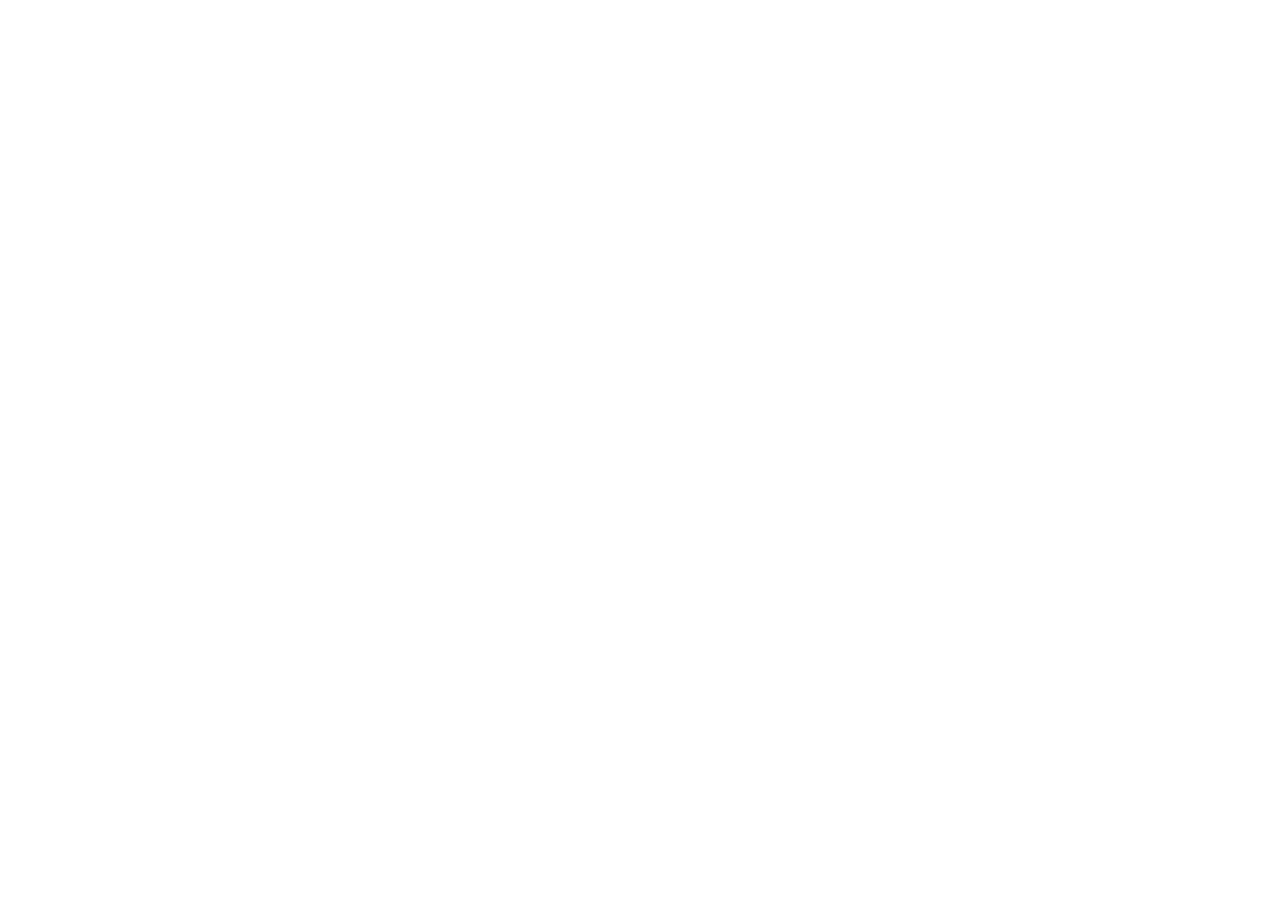
==== commit 74367786: "Redirect RAF AI page to subdomain" ====
--- a/raf-ai/index.html
+++ b/raf-ai/index.html
@@ -3,32 +3,66 @@
 <head>
   <meta charset="utf-8">
   <meta name="viewport" content="width=device-width, initial-scale=1">
-  <title>RAF AI</title>
-  <meta name="description" content="RAF AI untuk informasi resmi RAF Project dan pertanyaan umum dalam satu tampilan ringkas.">
-  <link rel="preconnect" href="https://fonts.googleapis.com">
-  <link rel="preconnect" href="https://fonts.gstatic.com" crossorigin>
-  <link href="https://fonts.googleapis.com/css2?family=Space+Grotesk:wght@400;500;700&display=swap" rel="stylesheet">
-  <link rel="stylesheet" href="./style.css">
+  <title>Mengalihkan ke RAF AI</title>
+  <meta name="description" content="Mengalihkan ke halaman resmi RAF AI.">
+  <meta http-equiv="refresh" content="0; url=https://ai.rafproject.biz.id/">
+  <link rel="canonical" href="https://ai.rafproject.biz.id/">
+  <style>
+    :root {
+      color-scheme: dark;
+    }
+
+    * {
+      box-sizing: border-box;
+    }
+
+    body {
+      margin: 0;
+      min-height: 100vh;
+      display: grid;
+      place-items: center;
+      padding: 24px;
+      font-family: "Segoe UI", Arial, sans-serif;
+      background:
+        radial-gradient(circle at top left, rgba(56, 189, 248, 0.22), transparent 32%),
+        radial-gradient(circle at top right, rgba(74, 222, 128, 0.16), transparent 28%),
+        linear-gradient(180deg, #07111f, #0f1a30);
+      color: #e5eef9;
+    }
+
+    .panel {
+      max-width: 640px;
+      padding: 24px;
+      border: 1px solid rgba(148, 163, 184, 0.18);
+      border-radius: 20px;
+      background: rgba(10, 18, 33, 0.82);
+      text-align: center;
+      box-shadow: 0 20px 60px rgba(1, 7, 20, 0.42);
+    }
+
+    h1 {
+      margin: 0 0 12px;
+      font-size: clamp(1.8rem, 4vw, 2.6rem);
+    }
+
+    p {
+      margin: 0;
+      line-height: 1.7;
+      color: #9fb1c9;
+    }
+
+    a {
+      color: #4ade80;
+    }
+  </style>
 </head>
 <body>
-  <div class="ai-shell">
-    <header class="topbar">
-      <a class="back-link" href="../">Kembali ke Portofolio</a>
-      <a class="full-link" href="https://ai.rafproject.biz.id" target="_blank" rel="noreferrer">Buka Full RAF AI</a>
-    </header>
-
-    <main class="layout">
-      <section class="embed-card">
-        <iframe
-          class="ai-frame"
-          src="https://ai.rafproject.biz.id/"
-          title="RAF AI"
-          loading="eager"
-          referrerpolicy="strict-origin-when-cross-origin"
-          allow="clipboard-read; clipboard-write"
-        ></iframe>
-      </section>
-    </main>
-  </div>
+  <main class="panel">
+    <h1>Mengalihkan ke RAF AI</h1>
+    <p>Jika halaman tidak berpindah otomatis, buka <a href="https://ai.rafproject.biz.id/">RAF AI resmi</a>.</p>
+  </main>
+  <script>
+    window.location.replace("https://ai.rafproject.biz.id/");
+  </script>
 </body>
 </html>
